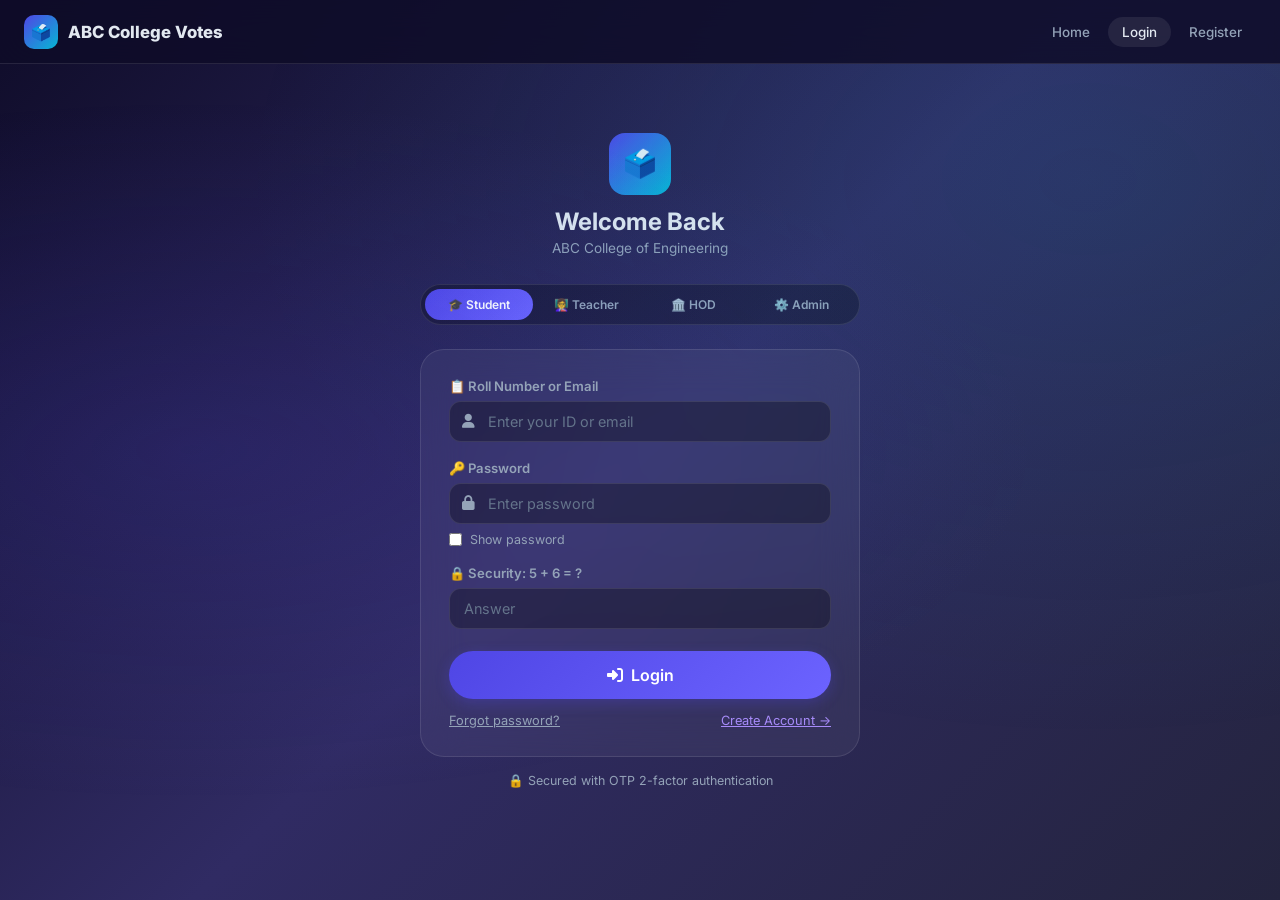
==== demo/hod.html @ a4218368 "first commit" ====
<!DOCTYPE html>
<html lang="en">
<head>
<meta charset="UTF-8"><meta name="viewport" content="width=device-width,initial-scale=1">
<title>HOD Dashboard – College Voting System</title>
<link rel="stylesheet" href="style.css">
<link rel="stylesheet" href="https://cdnjs.cloudflare.com/ajax/libs/font-awesome/6.5.0/css/all.min.css">
</head>
<body>
<nav class="nav">
  <a class="nav-logo" href="index.html"><span class="ico">🏛️</span>ABC College Votes</a>
  <div class="nav-links">
    <div style="display:flex;align-items:center;gap:12px;margin-right:20px">
      <div id="uAvatar" style="width:36px;height:36px;border-radius:50%;background:linear-gradient(135deg,#db2777,#6366f1);display:flex;align-items:center;justify-content:center;font-weight:700"></div>
      <div>
        <div id="uName" style="font-weight:600;font-size:.9rem;line-height:1.2"></div>
        <div id="uDept" style="font-size:.75rem;color:var(--muted)"></div>
      </div>
    </div>
    <button class="btn btn-sm btn-outline" onclick="logout()"><i class="fas fa-sign-out-alt"></i>Logout</button>
  </div>
</nav>

<div class="page" style="padding-top:100px">
  
  <div class="sec-hd">
    <div class="sec-title">📊 Departmental Election Reports</div>
  </div>

  <div id="hodContent" style="display:grid;grid-template-columns:1fr;gap:20px"></div>

</div>

<script src="app.js"></script>
<script>
const user = requireLogin('hod');
if(user){
  document.getElementById('uName').textContent = user.name;
  document.getElementById('uAvatar').textContent = initials(user.name);
  document.getElementById('uDept').textContent = 'HOD - ' + user.dept;
}

function loadDashboard() {
  const allE = getElections();
  
  // HOD sees elections for their dept, plus global
  const myElections = allE.filter(e => !e.deptId || e.deptId===user.deptId);

  const hc = document.getElementById('hodContent');
  if(!myElections.length) {
    hc.innerHTML = `<div class="glass-card" style="padding:40px;text-align:center;color:var(--muted)">No elections found for your department.</div>`;
    return;
  }

  hc.innerHTML = myElections.map(e => {
    const res = getResults(e.id);
    const total = getVoteCount(e.id);
    const winner = res.length ? res[0] : null;
    return `
    <div class="glass-card" style="padding:24px">
      <div style="display:flex;justify-content:space-between;align-items:flex-start;margin-bottom:16px;border-bottom:1px solid rgba(255,255,255,.1);padding-bottom:12px">
        <div>
          <h3 style="font-size:1.2rem;margin:0 0 4px">${e.title}</h3>
          <div style="font-size:.8rem;color:var(--muted)">${e.type.toUpperCase()} | ${e.status.toUpperCase()} | ${total} Votes Total</div>
        </div>
        <span class="badge ${e.status==='active'?'badge-active':e.status==='completed'?'badge-completed':'badge-upcoming'}">${e.status.toUpperCase()}</span>
      </div>

      ${e.status==='completed' && winner ? `
        <div style="background:rgba(16,185,129,.1);border:1px solid rgba(16,185,129,.3);padding:12px;border-radius:8px;margin-bottom:16px;display:flex;align-items:center;gap:12px">
          <div style="font-size:2rem">🏆</div>
          <div><div style="font-size:.75rem;color:var(--success);text-transform:uppercase;letter-spacing:1px;font-weight:700">Winner</div><div style="font-weight:bold;font-size:1.1rem">${winner.name}</div></div>
        </div>
      ` : ''}

      <div style="display:grid;gap:12px">
        ${e.candidates.map(c => {
          const v = DB.getO('votes')[e.id]?.[c.id] || 0;
          const pct = total>0 ? Math.round((v/total)*100) : 0;
          return `
          <div>
            <div style="display:flex;justify-content:space-between;font-size:.85rem;margin-bottom:4px">
              <span>${c.name} <span style="color:var(--muted);font-size:.75rem">(${c.dept})</span></span>
              <span>${pct}% (${v} votes)</span>
            </div>
            <div class="prog"><div class="prog-fill" style="width:${pct}%;background:${e.status==='completed' && winner && c.id===winner.id?'var(--success)':'var(--info)'}"></div></div>
          </div>
          `;
        }).join('')}
      </div>
    </div>`;
  }).join('');
}

loadDashboard();
</script>
</body>
</html>
---- demo/style.css ----
@import url('https://fonts.googleapis.com/css2?family=Inter:wght@400;500;600;700;800;900&display=swap');
:root{--p:#4f46e5;--pl:#6c63ff;--a:#06b6d4;--s:#10b981;--w:#f59e0b;--d:#ef4444;--bg:#0f0c29;--card:rgba(255,255,255,.05);--border:rgba(255,255,255,.1);--text:#e2e8f0;--muted:#94a3b8;--dim:#64748b;--r:12px;--rl:16px;--rx:24px;--rf:999px}
*{box-sizing:border-box;margin:0;padding:0}
html{scroll-behavior:smooth}
body{font-family:'Inter',sans-serif;background:linear-gradient(135deg,#0f0c29,#302b63,#24243e);min-height:100vh;color:var(--text);overflow-x:hidden}
body::before{content:'';position:fixed;inset:0;background:radial-gradient(ellipse at 15% 50%,rgba(79,70,229,.15),transparent 55%),radial-gradient(ellipse at 85% 20%,rgba(6,182,212,.1),transparent 55%);pointer-events:none;z-index:0}
#app{position:relative;z-index:1;min-height:100vh}
/* Nav */
.nav{position:fixed;top:0;left:0;right:0;z-index:100;background:rgba(15,12,41,.85);backdrop-filter:blur(20px);border-bottom:1px solid var(--border);height:64px;display:flex;align-items:center;padding:0 24px;gap:12px}
.nav-logo{display:flex;align-items:center;gap:10px;font-size:1.05rem;font-weight:800;text-decoration:none;color:var(--text)}
.nav-logo .ico{width:34px;height:34px;border-radius:10px;background:linear-gradient(135deg,var(--p),var(--a));display:flex;align-items:center;justify-content:center;font-size:1rem}
.nav-links{display:flex;align-items:center;gap:4px;margin-left:auto}
.nav-link{padding:7px 14px;border-radius:var(--rf);text-decoration:none;color:var(--muted);font-size:.84rem;font-weight:500;transition:.2s;cursor:pointer;border:none;background:none;font-family:inherit}
.nav-link:hover,.nav-link.active{color:var(--text);background:rgba(255,255,255,.08)}
.nav-btn{padding:8px 18px;border-radius:var(--rf);background:linear-gradient(135deg,var(--p),var(--pl));color:#fff;font-size:.84rem;font-weight:600;cursor:pointer;border:none;font-family:inherit;transition:.2s;text-decoration:none;display:inline-flex;align-items:center;gap:6px}
.nav-btn:hover{transform:translateY(-1px);box-shadow:0 0 20px rgba(79,70,229,.4)}
/* Buttons */
.btn{display:inline-flex;align-items:center;gap:8px;padding:11px 22px;border-radius:var(--rf);font-size:.87rem;font-weight:600;cursor:pointer;border:none;font-family:inherit;text-decoration:none;transition:.2s;white-space:nowrap}
.btn-primary{background:linear-gradient(135deg,var(--p),var(--pl));color:#fff;box-shadow:0 4px 14px rgba(79,70,229,.3)}
.btn-primary:hover{transform:translateY(-2px);box-shadow:0 8px 24px rgba(79,70,229,.4)}
.btn-outline{background:transparent;border:1px solid var(--border);color:var(--text)}
.btn-outline:hover{background:rgba(255,255,255,.08)}
.btn-success{background:linear-gradient(135deg,#059669,var(--s));color:#fff}
.btn-warning{background:linear-gradient(135deg,#d97706,var(--w));color:#fff}
.btn-danger{background:linear-gradient(135deg,#dc2626,var(--d));color:#fff}
.btn-info{background:linear-gradient(135deg,#0284c7,var(--a));color:#fff}
.btn-sm{padding:6px 14px;font-size:.78rem}
.btn-lg{padding:14px 32px;font-size:1rem}
.btn-full{width:100%;justify-content:center}
.btn:disabled{opacity:.5;cursor:not-allowed;transform:none!important}
/* Cards */
.glass-card{background:var(--card);backdrop-filter:blur(20px);border:1px solid var(--border);border-radius:var(--rx);transition:.3s}
.glass-card:hover{border-color:rgba(255,255,255,.18);background:rgba(255,255,255,.07);transform:translateY(-2px);box-shadow:0 16px 48px rgba(0,0,0,.4)}
/* Forms */
.form-group{margin-bottom:18px}
.form-label{display:block;font-size:.82rem;font-weight:600;color:var(--muted);margin-bottom:7px}
.form-control{width:100%;padding:11px 14px;background:rgba(0,0,0,.3);border:1px solid var(--border);border-radius:var(--r);color:var(--text);font-family:inherit;font-size:.9rem;transition:.2s;outline:none}
.form-control:focus{border-color:var(--p);background:rgba(79,70,229,.08);box-shadow:0 0 0 3px rgba(79,70,229,.15)}
.form-control::placeholder{color:var(--dim)}
select.form-control{appearance:none;background-image:url("data:image/svg+xml,%3Csvg xmlns='http://www.w3.org/2000/svg' width='12' height='12' fill='%2394a3b8' viewBox='0 0 16 16'%3E%3Cpath d='M7.247 11.14L2.451 5.658C1.885 5.013 2.345 4 3.204 4h9.592a1 1 0 0 1 .753 1.659l-4.796 5.48a1 1 0 0 1-1.506 0z'/%3E%3C/svg%3E");background-repeat:no-repeat;background-position:right 12px center;padding-right:32px}
.fi{position:relative}.fi .icon{position:absolute;left:13px;top:50%;transform:translateY(-50%);color:var(--muted);font-size:.9rem}.fi .form-control{padding-left:38px}
/* Alerts */
.alert{padding:12px 16px;border-radius:var(--r);font-size:.87rem;font-weight:500;margin-bottom:16px;display:flex;align-items:center;gap:8px}
.alert-danger{background:rgba(239,68,68,.12);border:1px solid rgba(239,68,68,.25);color:#fca5a5}
.alert-success{background:rgba(16,185,129,.12);border:1px solid rgba(16,185,129,.25);color:#6ee7b7}
.alert-warning{background:rgba(245,158,11,.12);border:1px solid rgba(245,158,11,.25);color:#fcd34d}
.alert-info{background:rgba(59,130,246,.12);border:1px solid rgba(59,130,246,.25);color:#93c5fd}
.alert-demo{background:linear-gradient(135deg,rgba(79,70,229,.15),rgba(6,182,212,.1));border:1px solid rgba(79,70,229,.3);flex-direction:column;text-align:center;padding:16px}
/* Role tabs */
.role-tabs{display:flex;background:rgba(0,0,0,.3);border:1px solid var(--border);border-radius:var(--rf);padding:4px;margin-bottom:24px}
.role-tab{flex:1;text-align:center;padding:8px 4px;border-radius:var(--rf);font-size:.75rem;font-weight:600;cursor:pointer;color:var(--muted);transition:.2s;border:none;background:none;font-family:inherit}
.role-tab.active{background:linear-gradient(135deg,var(--p),var(--pl));color:#fff}
/* OTP */
.otp-inputs{display:flex;gap:10px;justify-content:center;margin:20px 0}
.otp-inp{width:50px;height:58px;text-align:center;font-size:1.5rem;font-weight:700;background:rgba(0,0,0,.4);border:2px solid var(--border);border-radius:var(--r);color:var(--text);font-family:inherit;outline:none;transition:.2s}
.otp-inp:focus{border-color:var(--p);box-shadow:0 0 0 3px rgba(79,70,229,.2)}
.otp-timer{text-align:center;font-size:.82rem;color:var(--muted);margin-bottom:12px}
/* Status badges */
.badge{display:inline-flex;align-items:center;gap:4px;padding:3px 10px;border-radius:var(--rf);font-size:.71rem;font-weight:700;letter-spacing:.4px;text-transform:uppercase}
.badge-active{background:rgba(16,185,129,.15);color:#34d399;border:1px solid rgba(16,185,129,.3)}
.badge-upcoming{background:rgba(245,158,11,.15);color:#fcd34d;border:1px solid rgba(245,158,11,.3)}
.badge-completed{background:rgba(148,163,184,.15);color:#94a3b8;border:1px solid rgba(100,116,139,.3)}
.badge-pending{background:rgba(245,158,11,.15);color:#fcd34d;border:1px solid rgba(245,158,11,.3)}
.badge-approved{background:rgba(16,185,129,.15);color:#34d399;border:1px solid rgba(16,185,129,.3)}
.badge-cr{background:rgba(245,158,11,.15);color:#fcd34d;border:1px solid rgba(245,158,11,.2)}
.badge-cultural{background:rgba(236,72,153,.15);color:#f9a8d4;border:1px solid rgba(236,72,153,.2)}
.badge-student{background:rgba(79,70,229,.15);color:#a78bfa;border:1px solid rgba(79,70,229,.2)}
.badge-teacher{background:rgba(6,182,212,.15);color:#38bdf8;border:1px solid rgba(6,182,212,.2)}
.badge-hod{background:rgba(168,85,247,.15);color:#c084fc;border:1px solid rgba(168,85,247,.2)}
/* Dashboard sidebar */
.dash-layout{display:flex;min-height:100vh}
.sidebar{width:240px;flex-shrink:0;background:rgba(0,0,0,.3);border-right:1px solid var(--border);padding:64px 0 20px;position:fixed;top:0;left:0;bottom:0;overflow-y:auto;z-index:10}
.sb-profile{padding:20px;border-bottom:1px solid var(--border);margin-bottom:8px;display:flex;align-items:center;gap:12px}
.sb-avatar{width:40px;height:40px;border-radius:50%;background:linear-gradient(135deg,var(--p),var(--a));display:flex;align-items:center;justify-content:center;font-weight:700;font-size:1rem;flex-shrink:0}
.sb-name{font-size:.85rem;font-weight:600}.sb-role{font-size:.71rem;color:var(--muted)}
.sb-section{font-size:.66rem;font-weight:700;letter-spacing:1px;text-transform:uppercase;color:var(--dim);padding:14px 20px 4px}
.sb-item{display:flex;align-items:center;gap:10px;padding:10px 20px;color:var(--muted);font-size:.84rem;font-weight:500;cursor:pointer;transition:.2s;border:none;background:none;font-family:inherit;width:100%;text-align:left;text-decoration:none}
.sb-item:hover{background:rgba(255,255,255,.07);color:var(--text)}
.sb-item.active{background:rgba(79,70,229,.15);color:#a78bfa;font-weight:600}
.sb-item i{width:18px;text-align:center}
.main{margin-left:240px;flex:1;padding:80px 32px 40px;min-width:0}
/* Stats cards */
.stats-grid{display:grid;grid-template-columns:repeat(auto-fill,minmax(170px,1fr));gap:16px;margin-bottom:28px}
.stat{background:var(--card);border:1px solid var(--border);border-radius:var(--rl);padding:20px;display:flex;align-items:center;gap:14px;transition:.2s}
.stat:hover{border-color:rgba(255,255,255,.18);transform:translateY(-2px)}
.stat-ico{width:46px;height:46px;border-radius:var(--r);display:flex;align-items:center;justify-content:center;font-size:1.2rem;flex-shrink:0}
.ico-p{background:rgba(79,70,229,.2);color:#a78bfa}.ico-c{background:rgba(6,182,212,.2);color:#38bdf8}
.ico-g{background:rgba(16,185,129,.2);color:#34d399}.ico-o{background:rgba(245,158,11,.2);color:#fcd34d}
.ico-r{background:rgba(239,68,68,.2);color:#fca5a5}
.stat-val{font-size:1.8rem;font-weight:800;line-height:1}.stat-lbl{font-size:.73rem;color:var(--muted);margin-top:2px}
/* Table card */
.tc{background:var(--card);border:1px solid var(--border);border-radius:var(--rx);overflow:hidden;margin-bottom:24px}
.tc-head{padding:16px 22px;border-bottom:1px solid var(--border);display:flex;align-items:center;justify-content:space-between}
.tc-title{font-size:.95rem;font-weight:700}
table{width:100%;border-collapse:collapse}
thead th{padding:11px 20px;text-align:left;font-size:.72rem;font-weight:700;text-transform:uppercase;letter-spacing:.5px;color:var(--muted);background:rgba(0,0,0,.2)}
tbody td{padding:13px 20px;font-size:.86rem;border-bottom:1px solid rgba(255,255,255,.04)}
tbody tr:last-child td{border-bottom:none}
tbody tr:hover td{background:rgba(255,255,255,.03)}
/* Election cards */
.elections-grid{display:grid;grid-template-columns:repeat(auto-fill,minmax(300px,1fr));gap:20px;margin-bottom:32px}
.ec{background:var(--card);border:1px solid var(--border);border-radius:var(--rx);padding:22px;cursor:pointer;transition:.3s;position:relative;overflow:hidden}
.ec::before{content:'';position:absolute;top:0;left:0;right:0;height:3px;background:linear-gradient(90deg,var(--p),var(--a));opacity:0;transition:.3s}
.ec:hover{border-color:rgba(79,70,229,.4);transform:translateY(-4px);box-shadow:0 12px 40px rgba(0,0,0,.4)}
.ec:hover::before{opacity:1}
.ec-title{font-size:.98rem;font-weight:700;margin:10px 0 6px;line-height:1.3}
.ec-desc{font-size:.8rem;color:var(--muted);margin-bottom:14px;line-height:1.5}
.ec-meta{display:flex;gap:12px;font-size:.76rem;color:var(--dim);margin-bottom:14px;flex-wrap:wrap}
.ec-meta span{display:flex;align-items:center;gap:4px}
.ec-footer{display:flex;align-items:center;justify-content:space-between;padding-top:12px;border-top:1px solid var(--border)}
/* Progress */
.prog{height:6px;background:rgba(255,255,255,.1);border-radius:3px;overflow:hidden;margin:6px 0}
.prog-fill{height:100%;border-radius:3px;background:linear-gradient(90deg,var(--p),var(--a));transition:width .5s}
/* Candidate cards */
.cand-grid{display:grid;grid-template-columns:repeat(auto-fill,minmax(190px,1fr));gap:16px;margin:18px 0}
.cand{background:var(--card);border:2px solid var(--border);border-radius:var(--rx);padding:20px;text-align:center;cursor:pointer;transition:.3s;position:relative}
.cand:hover{border-color:rgba(79,70,229,.5);transform:translateY(-2px)}
.cand.selected{border-color:var(--p);background:rgba(79,70,229,.1);box-shadow:0 0 0 3px rgba(79,70,229,.2)}
.cand .chk{position:absolute;top:10px;right:10px;width:22px;height:22px;border-radius:50%;background:var(--p);display:none;align-items:center;justify-content:center;font-size:.65rem;color:#fff}
.cand.selected .chk{display:flex}
.cand-av{width:68px;height:68px;border-radius:50%;background:linear-gradient(135deg,var(--p),var(--a));display:flex;align-items:center;justify-content:center;font-size:1.7rem;margin:0 auto 10px;font-weight:700}
.cand-name{font-size:.92rem;font-weight:700;margin-bottom:3px}
.cand-sub{font-size:.76rem;color:var(--muted)}
.cand-votes{font-size:.78rem;color:var(--a);margin-top:6px;font-weight:600}
/* Winner */
.winner-card{background:linear-gradient(135deg,rgba(79,70,229,.2),rgba(6,182,212,.15));border:1px solid rgba(79,70,229,.3);border-radius:var(--rx);padding:28px;text-align:center;margin-bottom:20px}
.winner-av{width:76px;height:76px;border-radius:50%;background:linear-gradient(135deg,#f59e0b,#fbbf24);display:flex;align-items:center;justify-content:center;font-size:1.8rem;margin:0 auto 10px;border:3px solid rgba(245,158,11,.4);box-shadow:0 0 20px rgba(245,158,11,.3)}
/* Toast */
.toast{position:fixed;bottom:24px;right:24px;z-index:999;background:#1e1b3a;border:1px solid var(--border);border-radius:var(--rl);padding:14px 20px;display:flex;align-items:center;gap:12px;font-size:.87rem;font-weight:500;box-shadow:0 16px 48px rgba(0,0,0,.4);animation:slideIn .3s ease;max-width:340px}
@keyframes slideIn{from{transform:translateX(100%);opacity:0}to{transform:translateX(0);opacity:1}}
.toast-s{border-color:rgba(16,185,129,.4)}.toast-s i{color:#34d399}
.toast-e{border-color:rgba(239,68,68,.4)}.toast-e i{color:#fca5a5}
/* Modal */
.overlay{position:fixed;inset:0;background:rgba(0,0,0,.7);backdrop-filter:blur(8px);display:flex;align-items:center;justify-content:center;z-index:200;padding:20px}
.modal{background:#1a1635;border:1px solid var(--border);border-radius:var(--rx);padding:30px;width:100%;max-width:460px}
/* Leaderboard */
.leader-row{display:flex;align-items:center;gap:14px;padding:12px 0;border-bottom:1px solid rgba(255,255,255,.05)}
.leader-row:last-child{border-bottom:none}
.lr-rank{width:30px;height:30px;border-radius:50%;display:flex;align-items:center;justify-content:center;font-size:.82rem;font-weight:700;flex-shrink:0}
.r1{background:linear-gradient(135deg,#f59e0b,#fbbf24);color:#000}
.r2{background:linear-gradient(135deg,#94a3b8,#cbd5e1);color:#000}
.r3{background:linear-gradient(135deg,#b45309,#d97706);color:#fff}
.rn{background:rgba(255,255,255,.1);color:var(--muted)}
.lr-name{font-weight:600;font-size:.9rem}.lr-sub{font-size:.74rem;color:var(--muted)}
.lr-votes{margin-left:auto;font-weight:700;color:var(--a);font-size:.88rem}
/* Animations */
.fade{animation:fadeIn .4s ease}
@keyframes fadeIn{from{opacity:0;transform:translateY(8px)}to{opacity:1;transform:translateY(0)}}
/* Section header */
.sec-hd{display:flex;align-items:center;justify-content:space-between;margin-bottom:18px}
.sec-title{font-size:1.15rem;font-weight:700}
/* Hero */
.hero{text-align:center;padding:60px 20px 40px;max-width:700px;margin:0 auto}
.hero-badge{display:inline-flex;align-items:center;gap:6px;background:rgba(79,70,229,.15);border:1px solid rgba(79,70,229,.3);border-radius:var(--rf);padding:5px 14px;font-size:.73rem;font-weight:600;color:#a78bfa;margin-bottom:20px;text-transform:uppercase;letter-spacing:.5px}
.hero h1{font-size:clamp(1.8rem,5vw,3.2rem);font-weight:900;line-height:1.1;margin-bottom:16px;background:linear-gradient(135deg,#fff 30%,#a78bfa 70%,#38bdf8);-webkit-background-clip:text;-webkit-text-fill-color:transparent;background-clip:text}
.hero p{font-size:1rem;color:var(--muted);margin-bottom:28px;line-height:1.7}
.hero-btns{display:flex;gap:12px;justify-content:center;flex-wrap:wrap}
/* Page wrapper */
.page{padding:80px 24px 60px;max-width:1200px;margin:0 auto}
.page-sm{padding:80px 20px 60px;max-width:480px;margin:0 auto}
.page-md{padding:80px 20px 60px;max-width:720px;margin:0 auto}
/* Footer */
footer{text-align:center;padding:28px;color:var(--muted);font-size:.78rem;border-top:1px solid var(--border)}
/* Responsive */
@media(max-width:768px){.sidebar{display:none}.main{margin-left:0;padding:72px 16px 32px}.elections-grid{grid-template-columns:1fr}.stats-grid{grid-template-columns:1fr 1fr}.cand-grid{grid-template-columns:1fr 1fr}}
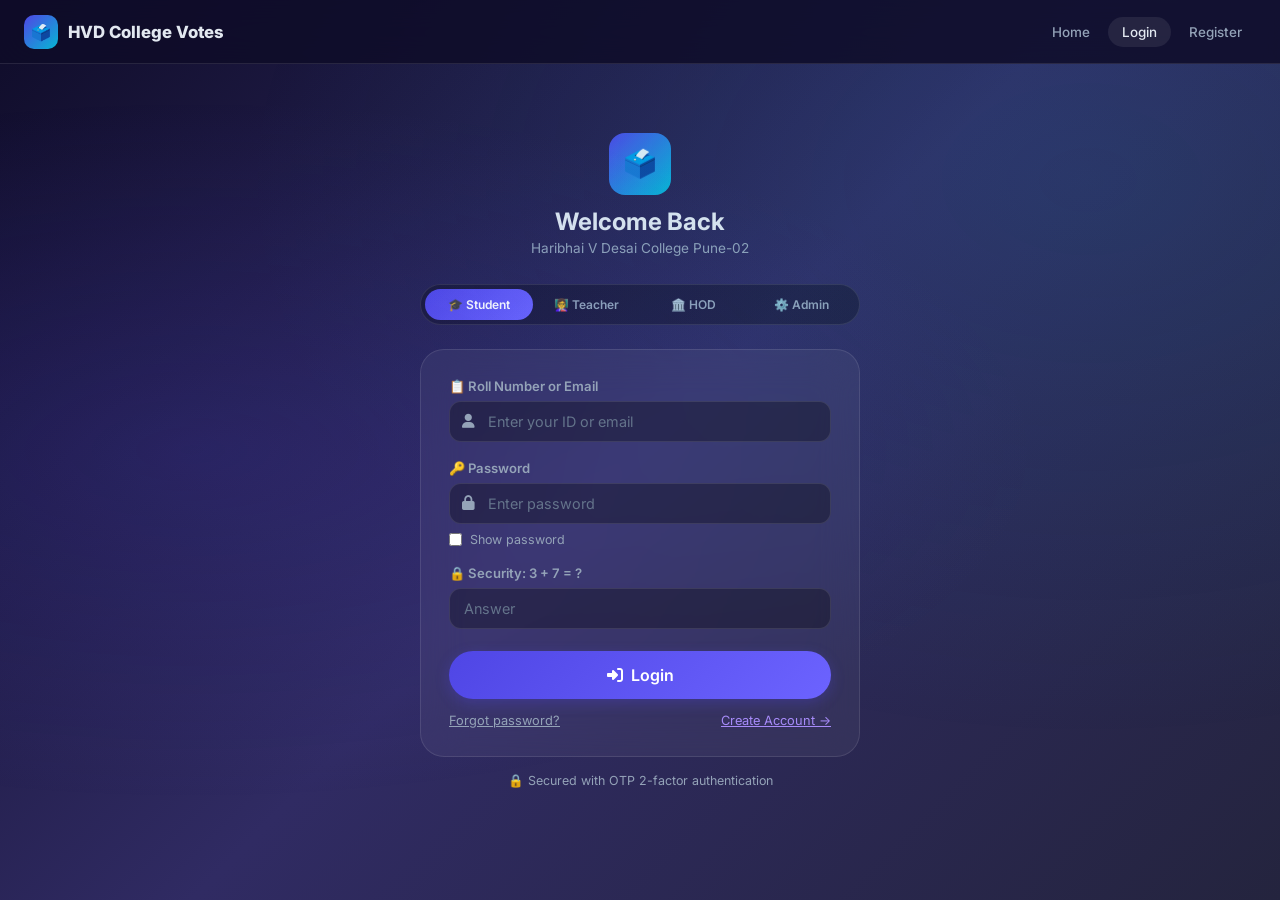
==== commit 3202a65b: "collage name chanages" ====
--- a/demo/hod.html
+++ b/demo/hod.html
@@ -1,4 +1,4 @@
-<!DOCTYPE html>
+﻿<!DOCTYPE html>
 <html lang="en">
 <head>
 <meta charset="UTF-8"><meta name="viewport" content="width=device-width,initial-scale=1">
@@ -8,7 +8,7 @@
 </head>
 <body>
 <nav class="nav">
-  <a class="nav-logo" href="index.html"><span class="ico">🏛️</span>ABC College Votes</a>
+  <a class="nav-logo" href="index.html"><span class="ico">🏛️</span>HVD College Votes</a>
   <div class="nav-links">
     <div style="display:flex;align-items:center;gap:12px;margin-right:20px">
       <div id="uAvatar" style="width:36px;height:36px;border-radius:50%;background:linear-gradient(135deg,#db2777,#6366f1);display:flex;align-items:center;justify-content:center;font-weight:700"></div>
@@ -96,3 +96,4 @@
 </script>
 </body>
 </html>
+
